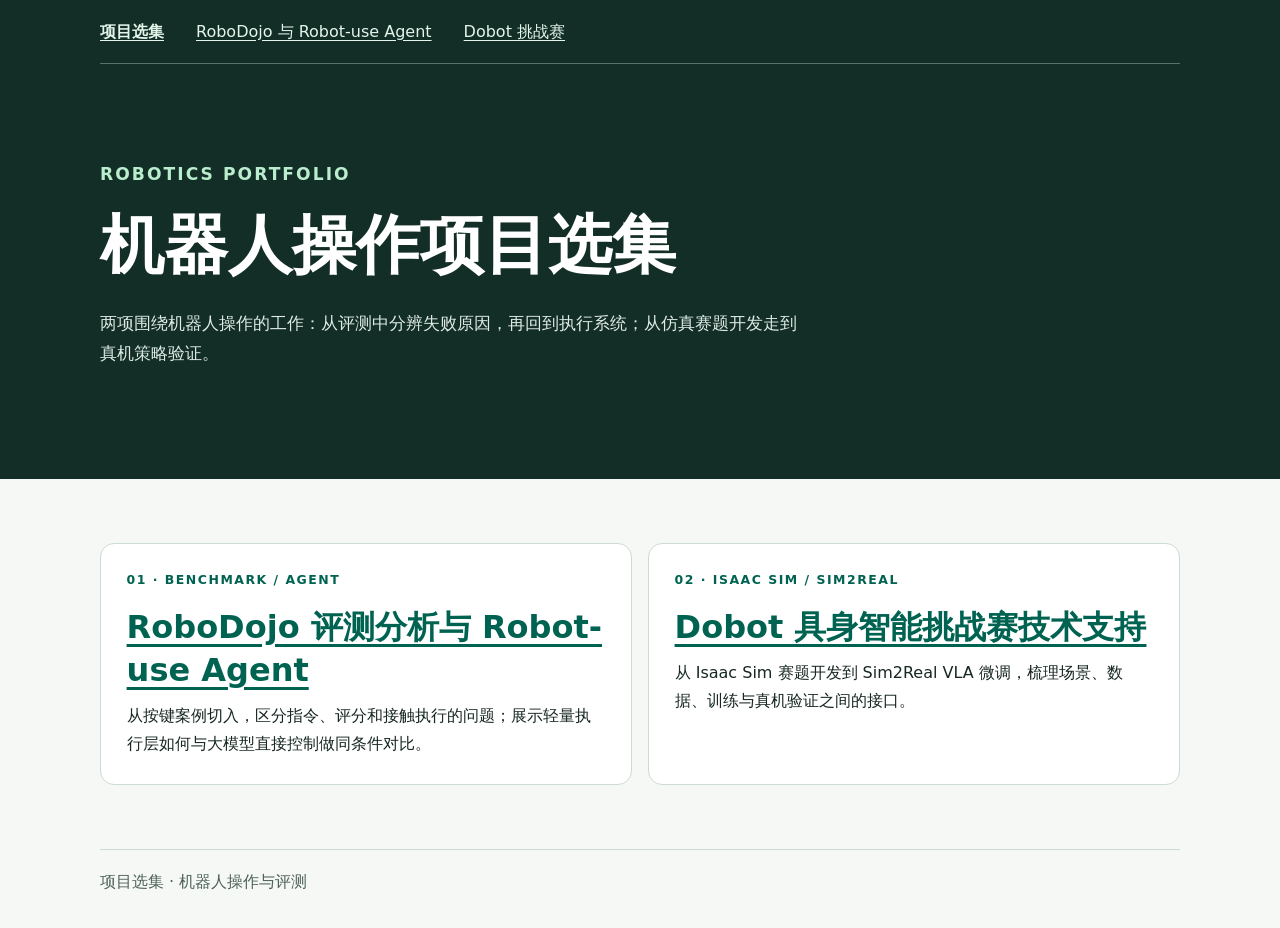
==== index.html @ 4358876b "Publish robotics portfolio pages" ====
<!doctype html>
<html lang="zh-CN">
<head>
<meta charset="utf-8">
<meta name="viewport" content="width=device-width, initial-scale=1">
<meta name="description" content="机器人操作仿真、评测、Agent 执行与 Sim2Real 项目选集。">
<title>机器人操作项目选集</title>
<link rel="stylesheet" href="style.css">
</head>
<body>
<header><div class="wrap"><nav aria-label="作品导航"><a href="index.html" aria-current="page">项目选集</a><a href="robodojo-agent.html">RoboDojo 与 Robot-use Agent</a><a href="dobot-sim2real.html">Dobot 挑战赛</a></nav><div class="hero"><p class="eyebrow">Robotics portfolio</p><h1>机器人操作项目选集</h1><p>两项围绕机器人操作的工作：从评测中分辨失败原因，再回到执行系统；从仿真赛题开发走到真机策略验证。</p></div></div></header>
<main class="wrap content"><div class="grid">
<article class="panel"><p class="eyebrow kicker">01 · Benchmark / Agent</p><h2><a href="robodojo-agent.html">RoboDojo 评测分析与 Robot-use Agent</a></h2><p>从按键案例切入，区分指令、评分和接触执行的问题；展示轻量执行层如何与大模型直接控制做同条件对比。</p></article>
<article class="panel"><p class="eyebrow kicker">02 · Isaac Sim / Sim2Real</p><h2><a href="dobot-sim2real.html">Dobot 具身智能挑战赛技术支持</a></h2><p>从 Isaac Sim 赛题开发到 Sim2Real VLA 微调，梳理场景、数据、训练与真机验证之间的接口。</p></article>
</div></main>
<footer class="wrap foot">项目选集 · 机器人操作与评测</footer>
</body></html>
---- style.css ----
:root{color-scheme:light;--ink:#172723;--muted:#4e625b;--accent:#006351;--line:#cddbd3;--paper:#f6f8f5;--white:#fff;--deep:#122e26;--mint:#b9edce}*{box-sizing:border-box}body{margin:0;background:var(--paper);color:var(--ink);font:16px/1.75 system-ui,-apple-system,"PingFang SC","Microsoft Yahei",sans-serif}a{color:var(--accent);text-underline-offset:.2em}a:focus-visible{outline:3px solid #ce7f09;outline-offset:4px}a:hover{color:#003b30}.wrap{width:min(1080px,calc(100% - 48px));margin:auto}header{background:var(--deep);color:var(--white)}nav{display:flex;gap:1rem 2rem;align-items:center;flex-wrap:wrap;padding:1rem 0;border-bottom:1px solid #547369}nav a{color:#e4f5eb;padding:.1rem 0}nav a:hover{color:var(--mint)}nav a[aria-current]{font-weight:bold}.hero{padding:clamp(2.8rem,8vw,6rem) 0}.eyebrow{font-size:.78rem;letter-spacing:.12em;text-transform:uppercase;font-weight:800}.hero .eyebrow{color:var(--mint)}h1{font-size:clamp(2rem,5.5vw,4rem);max-width:19ch;line-height:1.17;margin:.28em 0 .4em}h2{font-size:clamp(1.4rem,3vw,2rem);line-height:1.35;margin:0 0 .65rem}h3{font-size:1.1rem;line-height:1.4;margin:0 0 .55rem}p{margin:0 0 .9rem}.hero p{max-width:65ch;color:#deebe5;font-size:1.07rem}.grid{display:grid;gap:1rem;grid-template-columns:repeat(auto-fit,minmax(min(280px,100%),1fr))}.content{padding:clamp(2rem,5vw,4rem) 0}.content section+section{margin-top:2.7rem}.panel{background:var(--white);border:1px solid var(--line);border-radius:14px;padding:clamp(1rem,3vw,1.6rem)}.panel p:last-child{margin-bottom:0}.kicker{color:var(--accent)}.lede{max-width:72ch}.callout{background:#e8f3eb;border-left:4px solid var(--accent);padding:1rem 1.25rem;margin:1rem 0;border-radius:0 10px 10px 0}.flow{display:grid;grid-template-columns:repeat(auto-fit,minmax(min(175px,100%),1fr));gap:.65rem;padding:0;list-style:none;counter-reset:flow}.flow li{counter-increment:flow}.flow li::before{content:counter(flow,decimal-leading-zero);display:block;font:700 .8rem/1.3 ui-monospace,monospace;margin-bottom:.35rem;color:var(--accent)}.case-label{display:inline-block;font-size:.8rem;font-weight:700;background:#e7f2eb;border-radius:6px;padding:.1rem .45rem;color:var(--deep);margin:0 0 .5rem}.media-empty{border:1px dashed #8ca093;border-radius:10px;padding:1rem;color:var(--muted);background:#eff4ef}.media-empty p{margin:0}.metrics{padding-left:1.3rem}.metrics li+li{margin-top:.5rem}.foot{border-top:1px solid var(--line);padding:1.1rem 0 2rem;color:var(--muted)}code{font-size:.93em;overflow-wrap:anywhere}video,img{max-width:100%;display:block;border-radius:10px}.source-list{padding-left:1.2rem}.source-list li+li{margin-top:.35rem}@media(max-width:520px){.wrap{width:calc(100% - 32px)}nav{gap:.55rem 1.2rem}h1{max-width:none}}@media(prefers-reduced-motion:no-preference){html{scroll-behavior:smooth}}
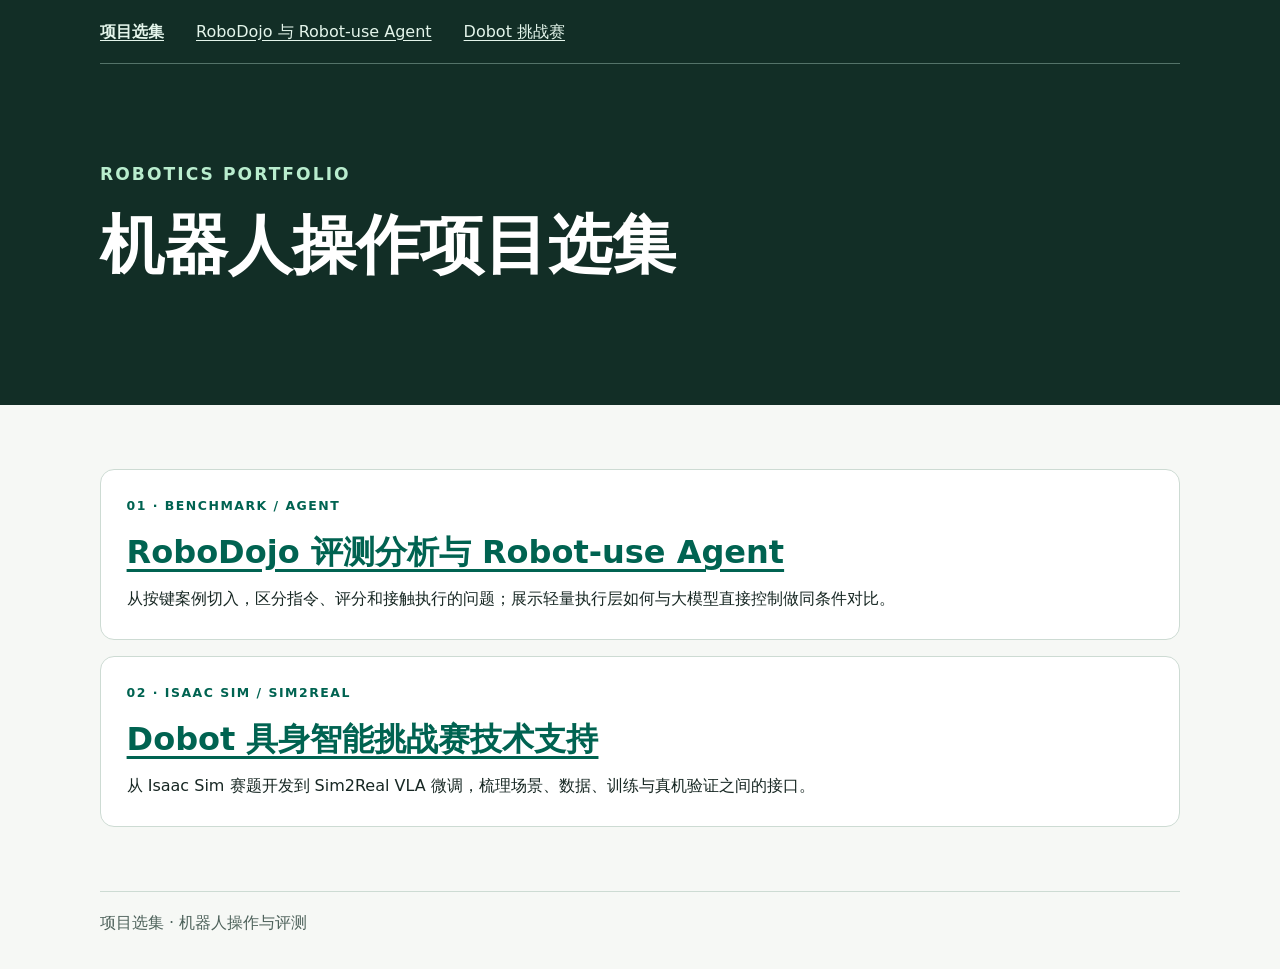
==== commit e10f94b7: "Simplify portfolio homepage and stack project cards" ====
--- a/index.html
+++ b/index.html
@@ -8,8 +8,8 @@
 <link rel="stylesheet" href="style.css">
 </head>
 <body>
-<header><div class="wrap"><nav aria-label="作品导航"><a href="index.html" aria-current="page">项目选集</a><a href="robodojo-agent.html">RoboDojo 与 Robot-use Agent</a><a href="dobot-sim2real.html">Dobot 挑战赛</a></nav><div class="hero"><p class="eyebrow">Robotics portfolio</p><h1>机器人操作项目选集</h1><p>两项围绕机器人操作的工作：从评测中分辨失败原因，再回到执行系统；从仿真赛题开发走到真机策略验证。</p></div></div></header>
-<main class="wrap content"><div class="grid">
+<header><div class="wrap"><nav aria-label="作品导航"><a href="index.html" aria-current="page">项目选集</a><a href="robodojo-agent.html">RoboDojo 与 Robot-use Agent</a><a href="dobot-sim2real.html">Dobot 挑战赛</a></nav><div class="hero"><p class="eyebrow">Robotics portfolio</p><h1>机器人操作项目选集</h1></div></div></header>
+<main class="wrap content"><div class="grid" style="grid-template-columns: minmax(0, 1fr)">
 <article class="panel"><p class="eyebrow kicker">01 · Benchmark / Agent</p><h2><a href="robodojo-agent.html">RoboDojo 评测分析与 Robot-use Agent</a></h2><p>从按键案例切入，区分指令、评分和接触执行的问题；展示轻量执行层如何与大模型直接控制做同条件对比。</p></article>
 <article class="panel"><p class="eyebrow kicker">02 · Isaac Sim / Sim2Real</p><h2><a href="dobot-sim2real.html">Dobot 具身智能挑战赛技术支持</a></h2><p>从 Isaac Sim 赛题开发到 Sim2Real VLA 微调，梳理场景、数据、训练与真机验证之间的接口。</p></article>
 </div></main>
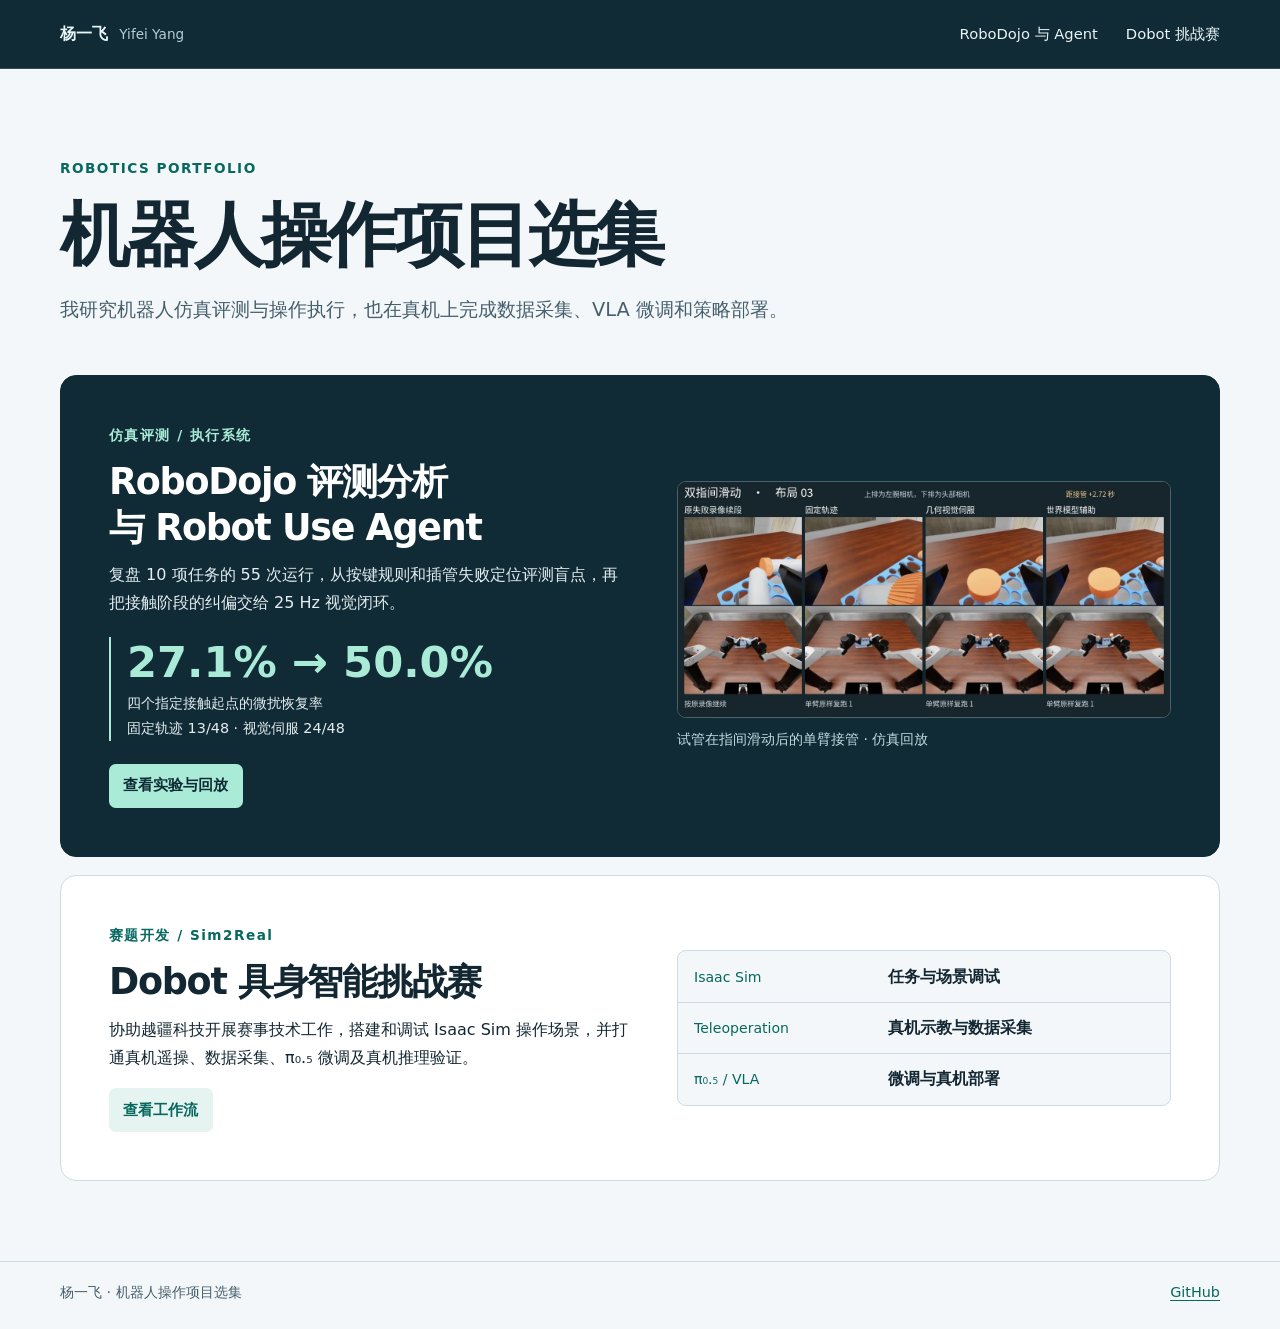
==== commit 17a666ed: "Show robotics experiments, paired recovery results, and Sim2Real workflow" ====
--- a/index.html
+++ b/index.html
@@ -1,17 +1,58 @@
 <!doctype html>
 <html lang="zh-CN">
 <head>
-<meta charset="utf-8">
-<meta name="viewport" content="width=device-width, initial-scale=1">
-<meta name="description" content="机器人操作仿真、评测、Agent 执行与 Sim2Real 项目选集。">
-<title>机器人操作项目选集</title>
-<link rel="stylesheet" href="style.css">
+  <meta charset="utf-8">
+  <meta name="viewport" content="width=device-width, initial-scale=1">
+  <meta name="description" content="杨一飞的机器人操作项目选集，涵盖 RoboDojo 仿真评测、Robot Use Agent 和 Isaac Sim 到真机的 VLA 部署。">
+  <title>杨一飞 · 机器人操作项目选集</title>
+  <link rel="stylesheet" href="style.css">
 </head>
 <body>
-<header><div class="wrap"><nav aria-label="作品导航"><a href="index.html" aria-current="page">项目选集</a><a href="robodojo-agent.html">RoboDojo 与 Robot-use Agent</a><a href="dobot-sim2real.html">Dobot 挑战赛</a></nav><div class="hero"><p class="eyebrow">Robotics portfolio</p><h1>机器人操作项目选集</h1></div></div></header>
-<main class="wrap content"><div class="grid" style="grid-template-columns: minmax(0, 1fr)">
-<article class="panel"><p class="eyebrow kicker">01 · Benchmark / Agent</p><h2><a href="robodojo-agent.html">RoboDojo 评测分析与 Robot-use Agent</a></h2><p>从按键案例切入，区分指令、评分和接触执行的问题；展示轻量执行层如何与大模型直接控制做同条件对比。</p></article>
-<article class="panel"><p class="eyebrow kicker">02 · Isaac Sim / Sim2Real</p><h2><a href="dobot-sim2real.html">Dobot 具身智能挑战赛技术支持</a></h2><p>从 Isaac Sim 赛题开发到 Sim2Real VLA 微调，梳理场景、数据、训练与真机验证之间的接口。</p></article>
-</div></main>
-<footer class="wrap foot">项目选集 · 机器人操作与评测</footer>
-</body></html>
+  <a class="skip-link" href="#main">跳到正文</a>
+  <header class="site-header">
+    <div class="wrap site-nav">
+      <a class="wordmark" href="index.html" aria-current="page">杨一飞 <span>Yifei Yang</span></a>
+      <nav aria-label="项目导航">
+        <a href="robodojo-agent.html">RoboDojo 与 Agent</a>
+        <a href="dobot-sim2real.html">Dobot 挑战赛</a>
+      </nav>
+    </div>
+  </header>
+  <main id="main" class="wrap home-main">
+    <section class="home-intro" aria-labelledby="title">
+      <p class="eyebrow">ROBOTICS PORTFOLIO</p>
+      <h1 id="title">机器人操作项目选集</h1>
+      <p class="lede">我研究机器人仿真评测与操作执行，也在真机上完成数据采集、VLA 微调和策略部署。</p>
+    </section>
+
+    <article class="feature">
+      <div class="feature-copy">
+        <p class="eyebrow">仿真评测 / 执行系统</p>
+        <h2><a href="robodojo-agent.html">RoboDojo 评测分析与 Robot Use Agent</a></h2>
+        <p>复盘 10 项任务的 55 次运行，从按键规则和插管失败定位评测盲点，再把接触阶段的纠偏交给 25 Hz 视觉闭环。</p>
+        <p class="feature-result"><strong>27.1% → 50.0%</strong><span>四个指定接触起点的微扰恢复率<br>固定轨迹 13/48 · 视觉伺服 24/48</span></p>
+        <a class="button-link" href="robodojo-agent.html" aria-label="阅读 RoboDojo 评测分析与 Robot Use Agent">查看实验与回放</a>
+      </div>
+      <figure class="feature-figure">
+        <img src="assets/tube-slip-recovery.webp" width="1256" height="602" alt="RoboDojo 仿真中的试管和机械臂夹爪，展示固定轨迹与视觉伺服的并排回放画面">
+        <figcaption>试管在指间滑动后的单臂接管 · 仿真回放</figcaption>
+      </figure>
+    </article>
+
+    <article class="feature feature-secondary">
+      <div class="feature-copy">
+        <p class="eyebrow">赛题开发 / Sim2Real</p>
+        <h2><a href="dobot-sim2real.html">Dobot 具身智能挑战赛</a></h2>
+        <p>协助越疆科技开展赛事技术工作，搭建和调试 Isaac Sim 操作场景，并打通真机遥操、数据采集、π₀.₅ 微调及真机推理验证。</p>
+        <a class="button-link" href="dobot-sim2real.html" aria-label="阅读 Dobot 具身智能挑战赛技术复盘">查看工作流</a>
+      </div>
+      <ol class="feature-flow" aria-label="Sim2Real 工作流">
+        <li><span>Isaac Sim</span><strong>任务与场景调试</strong></li>
+        <li><span>Teleoperation</span><strong>真机示教与数据采集</strong></li>
+        <li><span>π₀.₅ / VLA</span><strong>微调与真机部署</strong></li>
+      </ol>
+    </article>
+  </main>
+  <footer class="site-footer"><div class="wrap footer-inner"><span>杨一飞 · 机器人操作项目选集</span><a href="https://github.com/Y1feiYang">GitHub</a></div></footer>
+</body>
+</html>
--- a/style.css
+++ b/style.css
@@ -1 +1,154 @@
-:root{color-scheme:light;--ink:#172723;--muted:#4e625b;--accent:#006351;--line:#cddbd3;--paper:#f6f8f5;--white:#fff;--deep:#122e26;--mint:#b9edce}*{box-sizing:border-box}body{margin:0;background:var(--paper);color:var(--ink);font:16px/1.75 system-ui,-apple-system,"PingFang SC","Microsoft Yahei",sans-serif}a{color:var(--accent);text-underline-offset:.2em}a:focus-visible{outline:3px solid #ce7f09;outline-offset:4px}a:hover{color:#003b30}.wrap{width:min(1080px,calc(100% - 48px));margin:auto}header{background:var(--deep);color:var(--white)}nav{display:flex;gap:1rem 2rem;align-items:center;flex-wrap:wrap;padding:1rem 0;border-bottom:1px solid #547369}nav a{color:#e4f5eb;padding:.1rem 0}nav a:hover{color:var(--mint)}nav a[aria-current]{font-weight:bold}.hero{padding:clamp(2.8rem,8vw,6rem) 0}.eyebrow{font-size:.78rem;letter-spacing:.12em;text-transform:uppercase;font-weight:800}.hero .eyebrow{color:var(--mint)}h1{font-size:clamp(2rem,5.5vw,4rem);max-width:19ch;line-height:1.17;margin:.28em 0 .4em}h2{font-size:clamp(1.4rem,3vw,2rem);line-height:1.35;margin:0 0 .65rem}h3{font-size:1.1rem;line-height:1.4;margin:0 0 .55rem}p{margin:0 0 .9rem}.hero p{max-width:65ch;color:#deebe5;font-size:1.07rem}.grid{display:grid;gap:1rem;grid-template-columns:repeat(auto-fit,minmax(min(280px,100%),1fr))}.content{padding:clamp(2rem,5vw,4rem) 0}.content section+section{margin-top:2.7rem}.panel{background:var(--white);border:1px solid var(--line);border-radius:14px;padding:clamp(1rem,3vw,1.6rem)}.panel p:last-child{margin-bottom:0}.kicker{color:var(--accent)}.lede{max-width:72ch}.callout{background:#e8f3eb;border-left:4px solid var(--accent);padding:1rem 1.25rem;margin:1rem 0;border-radius:0 10px 10px 0}.flow{display:grid;grid-template-columns:repeat(auto-fit,minmax(min(175px,100%),1fr));gap:.65rem;padding:0;list-style:none;counter-reset:flow}.flow li{counter-increment:flow}.flow li::before{content:counter(flow,decimal-leading-zero);display:block;font:700 .8rem/1.3 ui-monospace,monospace;margin-bottom:.35rem;color:var(--accent)}.case-label{display:inline-block;font-size:.8rem;font-weight:700;background:#e7f2eb;border-radius:6px;padding:.1rem .45rem;color:var(--deep);margin:0 0 .5rem}.media-empty{border:1px dashed #8ca093;border-radius:10px;padding:1rem;color:var(--muted);background:#eff4ef}.media-empty p{margin:0}.metrics{padding-left:1.3rem}.metrics li+li{margin-top:.5rem}.foot{border-top:1px solid var(--line);padding:1.1rem 0 2rem;color:var(--muted)}code{font-size:.93em;overflow-wrap:anywhere}video,img{max-width:100%;display:block;border-radius:10px}.source-list{padding-left:1.2rem}.source-list li+li{margin-top:.35rem}@media(max-width:520px){.wrap{width:calc(100% - 32px)}nav{gap:.55rem 1.2rem}h1{max-width:none}}@media(prefers-reduced-motion:no-preference){html{scroll-behavior:smooth}}
+:root {
+  color-scheme: light;
+  --page: #f4f7f9;
+  --white: #fff;
+  --ink: #132733;
+  --muted: #455f6c;
+  --deep: #102b36;
+  --deep-raised: #163944;
+  --accent: #076860;
+  --mint: #a9ebd7;
+  --pale: #e5f4f0;
+  --line: #cddce1;
+  --tracked: .11em;
+}
+
+* { box-sizing: border-box; }
+body {
+  margin: 0;
+  color: var(--ink);
+  background: var(--page);
+  font: 1rem/1.75 Inter, system-ui, -apple-system, "PingFang SC", "Microsoft YaHei", "Noto Sans CJK SC", sans-serif;
+}
+a { color: var(--accent); text-underline-offset: .22em; }
+a:hover { color: #014943; }
+:focus-visible { outline: 3px solid #c16f14; outline-offset: 4px; }
+p { margin: 0 0 1em; }
+h1, h2, h3 { line-height: 1.25; margin: 0; text-wrap: balance; }
+h1 { font-size: clamp(2rem, 5.8vw, 4.35rem); letter-spacing: -.045em; }
+h2 { font-size: clamp(1.5rem, 3vw, 2.28rem); letter-spacing: -.035em; }
+h3 { font-size: 1.18rem; }
+img, video { display: block; max-width: 100%; height: auto; }
+figure { margin: 0; min-width: 0; }
+figcaption { margin-top: .65rem; color: var(--muted); font-size: .88rem; line-height: 1.55; }
+code { font-size: .9em; overflow-wrap: anywhere; }
+.wrap { width: min(1160px, calc(100% - 3rem)); margin-inline: auto; }
+.skip-link { position: absolute; inset: 8px auto auto 8px; z-index: 5; padding: .5em 1em; background: var(--white); transform: translateY(-200%); }
+.skip-link:focus { transform: none; }
+
+.site-header { border-bottom: 1px solid #31515b; background: var(--deep); color: var(--white); }
+.site-nav { display: flex; align-items: center; justify-content: space-between; gap: .4rem 1.25rem; min-height: 4.25rem; padding-block: .55rem; }
+.site-nav a { color: #e9f5f6; text-decoration: none; }
+.site-nav a:hover, .site-nav nav [aria-current] { color: var(--mint); }
+.site-nav nav { display: flex; flex-wrap: wrap; gap: .25rem clamp(.75rem, 3vw, 1.75rem); align-items: center; font-size: .92rem; }
+.wordmark { font-size: 1.02rem; font-weight: 760; white-space: nowrap; }
+.wordmark span { padding-left: .35rem; color: #b8cdd3; font-size: .85rem; font-weight: 500; }
+.eyebrow { margin-bottom: .72rem; color: var(--accent); font-size: .85rem; font-weight: 780; letter-spacing: var(--tracked); }
+.lede { max-width: 43em; font-size: clamp(1.03rem, 2.1vw, 1.21rem); }
+.byline { color: #bdcfd6; font-size: .93rem; margin: 1.4rem 0 0; }
+
+.home-main { padding: clamp(2.8rem, 7vw, 5.5rem) 0 clamp(2.8rem, 7vw, 5rem); }
+.home-intro { margin-bottom: clamp(1.7rem, 4vw, 3rem); }
+.home-intro .lede { color: var(--muted); margin: .85rem 0 0; }
+.feature {
+  display: grid;
+  grid-template-columns: 1fr .95fr;
+  gap: clamp(1.4rem, 4vw, 3rem);
+  align-items: center;
+  padding: clamp(1.15rem, 4.5vw, 3rem);
+  background: var(--deep);
+  color: #e4eef1;
+  border: 1px solid var(--deep);
+  border-radius: 1rem;
+}
+.feature + .feature { margin-top: 1.15rem; }
+.feature h2 { margin: 0 0 .7rem; }
+.feature h2 a { color: var(--white); text-decoration: none; }
+.feature h2 a:hover { text-decoration: underline; }
+.feature .eyebrow, .feature-result strong { color: var(--mint); }
+.feature-figure img { width: 100%; border: 1px solid #48636c; border-radius: .55rem; background-color: var(--deep-raised); }
+.feature-figure figcaption { color: #bfdae0; }
+.feature-result { display: grid; gap: .15rem; margin: 1.2rem 0 1.4rem; padding-left: 1rem; border-left: 2px solid var(--mint); }
+.feature-result strong { font-size: clamp(1.55rem, 3.7vw, 2.7rem); line-height: 1.2; font-variant-numeric: tabular-nums; }
+.feature-result span { font-size: .9rem; }
+.button-link { display: inline-block; padding: .55rem .9rem; border-radius: .42rem; background: var(--mint); color: var(--deep); font-size: .94rem; font-weight: 750; text-decoration: none; }
+.button-link:hover { background: #d2f9ec; color: var(--deep); }
+.feature-secondary { background: var(--white); color: var(--ink); border-color: var(--line); }
+.feature-secondary h2 a { color: var(--ink); }
+.feature-secondary .eyebrow { color: var(--accent); }
+.feature-secondary .button-link { color: var(--accent); background: var(--pale); }
+.feature-secondary .button-link:hover { background: #d6efe7; }
+.feature-flow { list-style: none; padding: 0; margin: 0; border: 1px solid var(--line); border-radius: .55rem; background: var(--page); overflow: hidden; }
+.feature-flow li { display: grid; grid-template-columns: minmax(7rem, .7fr) 1fr; gap: .45rem; align-items: baseline; padding: .7rem 1rem; }
+.feature-flow li + li { border-top: 1px solid var(--line); }
+.feature-flow span { color: var(--accent); font-size: .88rem; }
+
+.hero-band { background: var(--deep); color: var(--white); }
+.article-hero { padding-block: clamp(2.4rem, 6.2vw, 5.2rem); }
+.article-hero h1 { max-width: 19em; }
+.article-hero .eyebrow { color: var(--mint); }
+.article-hero .lede { color: #dcebef; margin: .95rem 0 0; }
+.article-layout { display: grid; grid-template-columns: 12rem minmax(0, 1fr); gap: clamp(1.6rem, 5vw, 4.5rem); padding-block: clamp(1.8rem, 5.8vw, 4rem); }
+.article-toc { position: sticky; top: 1.5rem; align-self: start; }
+.article-toc nav { display: grid; gap: .44rem; border-left: 2px solid var(--line); padding-left: .85rem; }
+.article-toc p { color: var(--muted); font-size: .85rem; font-weight: 760; margin: 0 0 .52rem; }
+.article-toc a { color: var(--muted); font-size: .9rem; text-decoration: none; }
+.article-toc a:hover { color: var(--accent); text-decoration: underline; }
+.article-body { min-width: 0; max-width: 880px; }
+.article-body > section { scroll-margin-top: 1.25rem; }
+.article-body > section + section { margin-top: clamp(2.25rem, 6vw, 4rem); padding-top: clamp(1.75rem, 4vw, 2.8rem); border-top: 1px solid var(--line); }
+.article-body h2 { margin-bottom: .85rem; }
+.article-body h3 { margin-bottom: .52rem; }
+.article-body article, .article-body figure, .article-body .table-scroll { margin-bottom: 1.15rem; }
+.article-body figure video { width: 100%; border-radius: .6rem; background: var(--deep); }
+.media-grid figure video { aspect-ratio: 16 / 9; object-fit: contain; }
+.article-body figure img { border: 1px solid var(--line); border-radius: .6rem; }
+.article-body p:last-child { margin-bottom: 0; }
+.grid, .media-grid { display: grid; grid-template-columns: repeat(2, minmax(0, 1fr)); gap: .9rem; margin-block: 1rem; }
+.panel { padding: 1.15rem; border: 1px solid var(--line); background: var(--white); border-radius: .55rem; min-width: 0; }
+.panel p:last-child { margin-bottom: 0; }
+.callout { margin: 1rem 0; padding: .95rem 1rem; border-left: 3px solid var(--accent); background: var(--pale); border-radius: 0 .45rem .45rem 0; }
+.callout p:last-child, .callout ul:last-child { margin-bottom: 0; }
+.flow { display: grid; grid-template-columns: repeat(2, minmax(0, 1fr)); gap: .8rem; padding: 0; margin: 1.1rem 0; list-style: none; }
+.flow > li { padding: 1.05rem; border-top: 2px solid var(--accent); background: var(--white); border-radius: .35rem; }
+.flow p, .media-grid p { margin-bottom: .6rem; }
+.flow p:last-child, .media-grid p:last-child { margin-bottom: 0; }
+.source-list { padding-left: 1.2em; }
+.source-list li + li { margin-top: .3em; }
+
+.table-scroll { overflow-x: auto; border: 1px solid var(--line); border-radius: .52rem; background: var(--white); }
+table { border-collapse: collapse; width: 100%; font-variant-numeric: tabular-nums; }
+caption { padding: .65rem .8rem; color: var(--muted); text-align: left; font-size: .88rem; }
+td, th { padding: .58rem .8rem; text-align: left; border-top: 1px solid var(--line); vertical-align: top; }
+thead { background: #e7eff3; }
+tfoot, .highlight-row { background: var(--pale); }
+.number { white-space: nowrap; }
+.note { color: var(--muted); font-size: .9rem; }
+.result-split { display: grid; grid-template-columns: 1fr 1fr; gap: .8rem; margin: 1.25rem 0; }
+.result-split div { padding: .8rem 1rem; background: var(--white); border: 1px solid var(--line); border-radius: .55rem; }
+.result-split div + div { background: var(--pale); }
+.result-split strong { display: block; font-size: clamp(1.45rem, 4vw, 2.25rem); color: var(--accent); font-variant-numeric: tabular-nums; }
+.result-split span { color: var(--muted); font-size: .91rem; }
+.steps { margin: .85rem 0; padding-left: 1.3rem; }
+.steps li + li { margin-top: .55rem; }
+.next-project { margin-top: 2rem; padding-top: 1.1rem; border-top: 1px solid var(--line); }
+.site-footer { border-top: 1px solid var(--line); }
+.footer-inner { display: flex; flex-wrap: wrap; justify-content: space-between; gap: .5rem 1rem; padding-block: 1.1rem 1.5rem; color: var(--muted); font-size: .9rem; }
+
+@media (max-width: 850px) {
+  .article-layout { display: block; }
+  .article-toc { position: static; margin-bottom: 2rem; }
+  .article-toc nav { display: flex; flex-wrap: wrap; gap: .35rem 1rem; }
+}
+@media (max-width: 720px) {
+  .feature { grid-template-columns: 1fr; }
+  .feature-figure { max-width: 35rem; }
+}
+@media (max-width: 530px) {
+  .wrap { width: calc(100% - 2rem); }
+  .site-nav { align-items: flex-start; flex-direction: column; }
+  .grid, .media-grid, .flow { grid-template-columns: 1fr; }
+  td, th { padding: .5rem .58rem; }
+  .result-split { gap: .5rem; }
+  .result-split div { padding: .58rem .65rem; }
+}
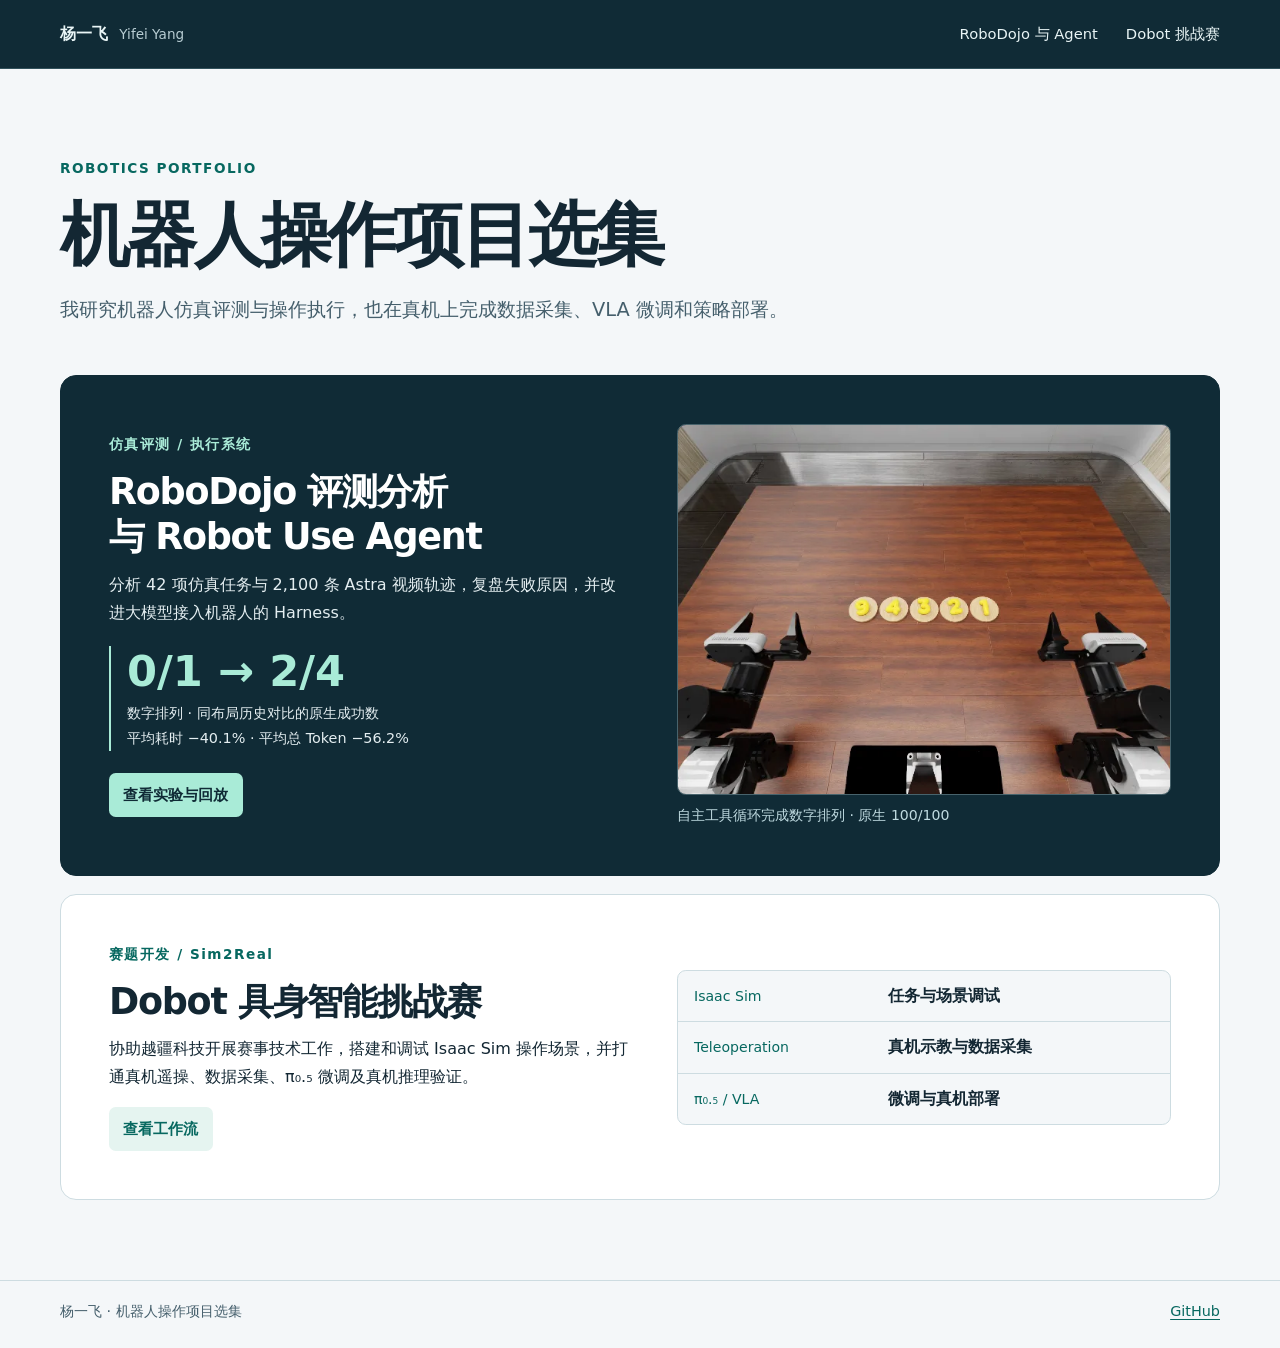
==== commit 7111eedf: "Show 42 Astra task results and measured Harness improvements" ====
--- a/index.html
+++ b/index.html
@@ -29,13 +29,13 @@
       <div class="feature-copy">
         <p class="eyebrow">仿真评测 / 执行系统</p>
         <h2><a href="robodojo-agent.html">RoboDojo 评测分析与 Robot Use Agent</a></h2>
-        <p>复盘 10 项任务的 55 次运行，从按键规则和插管失败定位评测盲点，再把接触阶段的纠偏交给 25 Hz 视觉闭环。</p>
-        <p class="feature-result"><strong>27.1% → 50.0%</strong><span>四个指定接触起点的微扰恢复率<br>固定轨迹 13/48 · 视觉伺服 24/48</span></p>
+        <p>分析 42 项仿真任务与 2,100 条 Astra 视频轨迹，复盘失败原因，并改进大模型接入机器人的 Harness。</p>
+        <p class="feature-result"><strong>0/1 → 2/4</strong><span>数字排列 · 同布局历史对比的原生成功数<br>平均耗时 −40.1% · 平均总 Token −56.2%</span></p>
         <a class="button-link" href="robodojo-agent.html" aria-label="阅读 RoboDojo 评测分析与 Robot Use Agent">查看实验与回放</a>
       </div>
       <figure class="feature-figure">
-        <img src="assets/tube-slip-recovery.webp" width="1256" height="602" alt="RoboDojo 仿真中的试管和机械臂夹爪，展示固定轨迹与视觉伺服的并排回放画面">
-        <figcaption>试管在指间滑动后的单臂接管 · 仿真回放</figcaption>
+        <img src="assets/robodojo/arrange-tool-loop.webp" width="640" height="480" alt="RoboDojo 仿真中从左到右排好的数字 9、4、3、2、1">
+        <figcaption>自主工具循环完成数字排列 · 原生 100/100</figcaption>
       </figure>
     </article>
 
--- a/style.css
+++ b/style.css
@@ -123,6 +123,15 @@
 thead { background: #e7eff3; }
 tfoot, .highlight-row { background: var(--pale); }
 .number { white-space: nowrap; }
+.score-details { margin-top: 1.2rem; }
+.score-details summary { cursor: pointer; font-weight: 750; margin-bottom: .65rem; }
+.astra-scores td, .astra-scores th { padding-block: .38rem; }
+.astra-scores .score-group { background: var(--pale); }
+.score-group span { color: var(--muted); font-size: .88em; font-weight: 500; }
+.score-value { white-space: nowrap; }
+.score-value meter { width: clamp(2.25rem, 9vw, 6.5rem); height: .75rem; margin-inline-end: .45rem; vertical-align: middle; }
+.score-value meter::-webkit-meter-optimum-value { background: var(--accent); }
+.score-value meter::-moz-meter-bar { background: var(--accent); }
 .note { color: var(--muted); font-size: .9rem; }
 .result-split { display: grid; grid-template-columns: 1fr 1fr; gap: .8rem; margin: 1.25rem 0; }
 .result-split div { padding: .8rem 1rem; background: var(--white); border: 1px solid var(--line); border-radius: .55rem; }
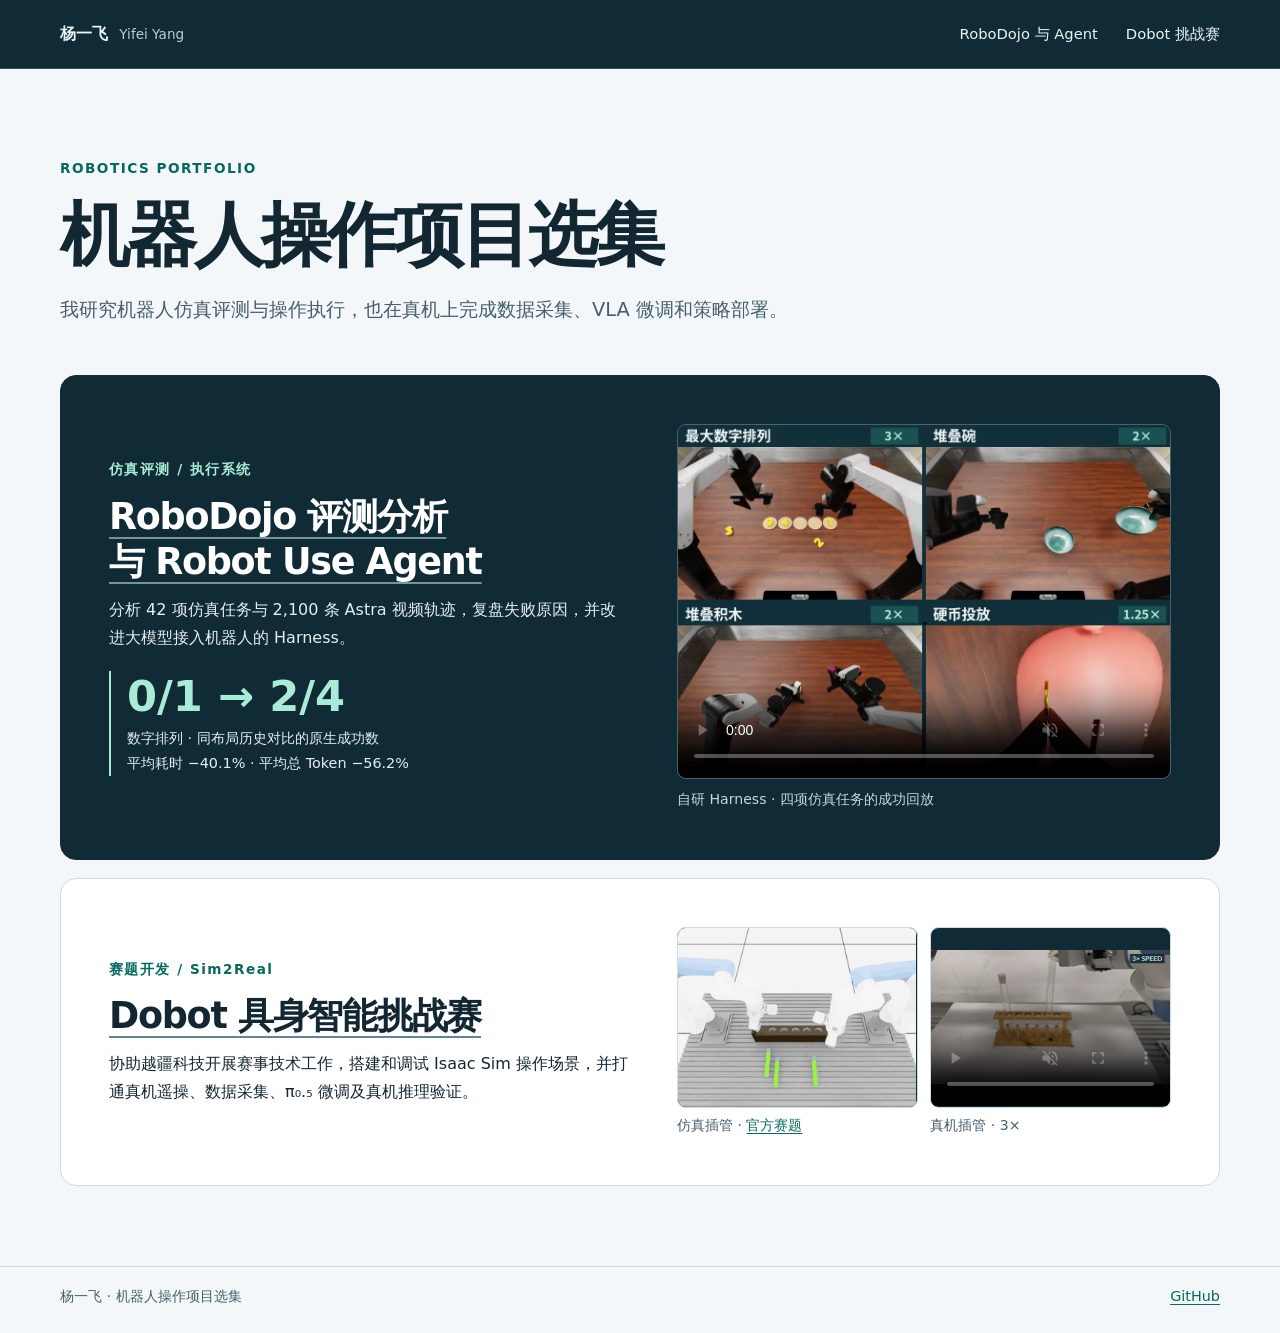
==== commit fefacf04: "Show looping experiment and insertion previews on the portfolio homepage" ====
--- a/index.html
+++ b/index.html
@@ -5,7 +5,8 @@
   <meta name="viewport" content="width=device-width, initial-scale=1">
   <meta name="description" content="杨一飞的机器人操作项目选集，涵盖 RoboDojo 仿真评测、Robot Use Agent 和 Isaac Sim 到真机的 VLA 部署。">
   <title>杨一飞 · 机器人操作项目选集</title>
-  <link rel="stylesheet" href="style.css">
+  <link rel="stylesheet" href="style.css?v=home-media">
+  <script src="home-media.js" defer></script>
 </head>
 <body>
   <a class="skip-link" href="#main">跳到正文</a>
@@ -31,11 +32,13 @@
         <h2><a href="robodojo-agent.html">RoboDojo 评测分析与 Robot Use Agent</a></h2>
         <p>分析 42 项仿真任务与 2,100 条 Astra 视频轨迹，复盘失败原因，并改进大模型接入机器人的 Harness。</p>
         <p class="feature-result"><strong>0/1 → 2/4</strong><span>数字排列 · 同布局历史对比的原生成功数<br>平均耗时 −40.1% · 平均总 Token −56.2%</span></p>
-        <a class="button-link" href="robodojo-agent.html" aria-label="阅读 RoboDojo 评测分析与 Robot Use Agent">查看实验与回放</a>
       </div>
       <figure class="feature-figure">
-        <img src="assets/robodojo/arrange-tool-loop.webp" width="640" height="480" alt="RoboDojo 仿真中从左到右排好的数字 9、4、3、2、1">
-        <figcaption>自主工具循环完成数字排列 · 原生 100/100</figcaption>
+        <video controls muted loop playsinline preload="none" data-loop-preview width="1032" height="740" poster="assets/robodojo/harness-successes.webp" aria-label="自研 Harness 的数字排列、堆叠碗、堆叠积木和投币成功回放">
+          <source src="assets/robodojo/harness-successes.mp4" type="video/mp4">
+          <a href="assets/robodojo/harness-successes.mp4">打开成功回放</a>
+        </video>
+        <figcaption>自研 Harness · 四项仿真任务的成功回放</figcaption>
       </figure>
     </article>
 
@@ -44,13 +47,23 @@
         <p class="eyebrow">赛题开发 / Sim2Real</p>
         <h2><a href="dobot-sim2real.html">Dobot 具身智能挑战赛</a></h2>
         <p>协助越疆科技开展赛事技术工作，搭建和调试 Isaac Sim 操作场景，并打通真机遥操、数据采集、π₀.₅ 微调及真机推理验证。</p>
-        <a class="button-link" href="dobot-sim2real.html" aria-label="阅读 Dobot 具身智能挑战赛技术复盘">查看工作流</a>
       </div>
-      <ol class="feature-flow" aria-label="Sim2Real 工作流">
-        <li><span>Isaac Sim</span><strong>任务与场景调试</strong></li>
-        <li><span>Teleoperation</span><strong>真机示教与数据采集</strong></li>
-        <li><span>π₀.₅ / VLA</span><strong>微调与真机部署</strong></li>
-      </ol>
+      <div class="feature-media-pair">
+        <figure>
+          <picture>
+            <source media="(prefers-reduced-motion: reduce)" srcset="assets/dobot/insert-tube-sim.webp">
+            <img src="assets/dobot/insert-tube-sim.gif" width="320" height="240" loading="lazy" alt="赛事仿真场景中，机械臂将绿色试管插入试管架">
+          </picture>
+          <figcaption>仿真插管 · <a href="https://www.caai.cn/site/content/5476.html">官方赛题</a></figcaption>
+        </figure>
+        <figure>
+          <video controls muted loop playsinline preload="none" data-loop-preview width="640" height="360" poster="assets/dobot/insert-tube-3x.webp" aria-label="双臂真机插管，3 倍速循环回放">
+            <source src="assets/dobot/insert-tube-home-3x.mp4" type="video/mp4">
+            <a href="assets/dobot/insert-tube-home-3x.mp4">打开真机插管回放</a>
+          </video>
+          <figcaption>真机插管 · 3×</figcaption>
+        </figure>
+      </div>
     </article>
   </main>
   <footer class="site-footer"><div class="wrap footer-inner"><span>杨一飞 · 机器人操作项目选集</span><a href="https://github.com/Y1feiYang">GitHub</a></div></footer>
--- a/style.css
+++ b/style.css
@@ -63,25 +63,21 @@
 }
 .feature + .feature { margin-top: 1.15rem; }
 .feature h2 { margin: 0 0 .7rem; }
-.feature h2 a { color: var(--white); text-decoration: none; }
-.feature h2 a:hover { text-decoration: underline; }
+.feature h2 a { display: block; color: var(--white); text-decoration-color: #73939d; text-decoration-thickness: .06em; }
+.feature h2 a:hover { text-decoration-color: currentColor; }
+.feature-copy p:last-child { margin-bottom: 0; }
 .feature .eyebrow, .feature-result strong { color: var(--mint); }
-.feature-figure img { width: 100%; border: 1px solid #48636c; border-radius: .55rem; background-color: var(--deep-raised); }
+.feature-figure video { width: 100%; border: 1px solid #48636c; border-radius: .55rem; background-color: var(--deep-raised); }
 .feature-figure figcaption { color: #bfdae0; }
 .feature-result { display: grid; gap: .15rem; margin: 1.2rem 0 1.4rem; padding-left: 1rem; border-left: 2px solid var(--mint); }
 .feature-result strong { font-size: clamp(1.55rem, 3.7vw, 2.7rem); line-height: 1.2; font-variant-numeric: tabular-nums; }
 .feature-result span { font-size: .9rem; }
-.button-link { display: inline-block; padding: .55rem .9rem; border-radius: .42rem; background: var(--mint); color: var(--deep); font-size: .94rem; font-weight: 750; text-decoration: none; }
-.button-link:hover { background: #d2f9ec; color: var(--deep); }
 .feature-secondary { background: var(--white); color: var(--ink); border-color: var(--line); }
-.feature-secondary h2 a { color: var(--ink); }
+.feature-secondary h2 a { color: var(--ink); text-decoration-color: #65858e; }
 .feature-secondary .eyebrow { color: var(--accent); }
-.feature-secondary .button-link { color: var(--accent); background: var(--pale); }
-.feature-secondary .button-link:hover { background: #d6efe7; }
-.feature-flow { list-style: none; padding: 0; margin: 0; border: 1px solid var(--line); border-radius: .55rem; background: var(--page); overflow: hidden; }
-.feature-flow li { display: grid; grid-template-columns: minmax(7rem, .7fr) 1fr; gap: .45rem; align-items: baseline; padding: .7rem 1rem; }
-.feature-flow li + li { border-top: 1px solid var(--line); }
-.feature-flow span { color: var(--accent); font-size: .88rem; }
+.feature-media-pair { display: grid; grid-template-columns: repeat(2, minmax(0, 1fr)); gap: .8rem; align-items: start; min-width: 0; }
+.feature-media-pair img, .feature-media-pair video { width: 100%; aspect-ratio: 4 / 3; object-fit: contain; border: 1px solid var(--line); border-radius: .55rem; background: var(--deep); }
+.feature-media-pair figcaption { margin-top: .45rem; }
 
 .hero-band { background: var(--deep); color: var(--white); }
 .article-hero { padding-block: clamp(2.4rem, 6.2vw, 5.2rem); }
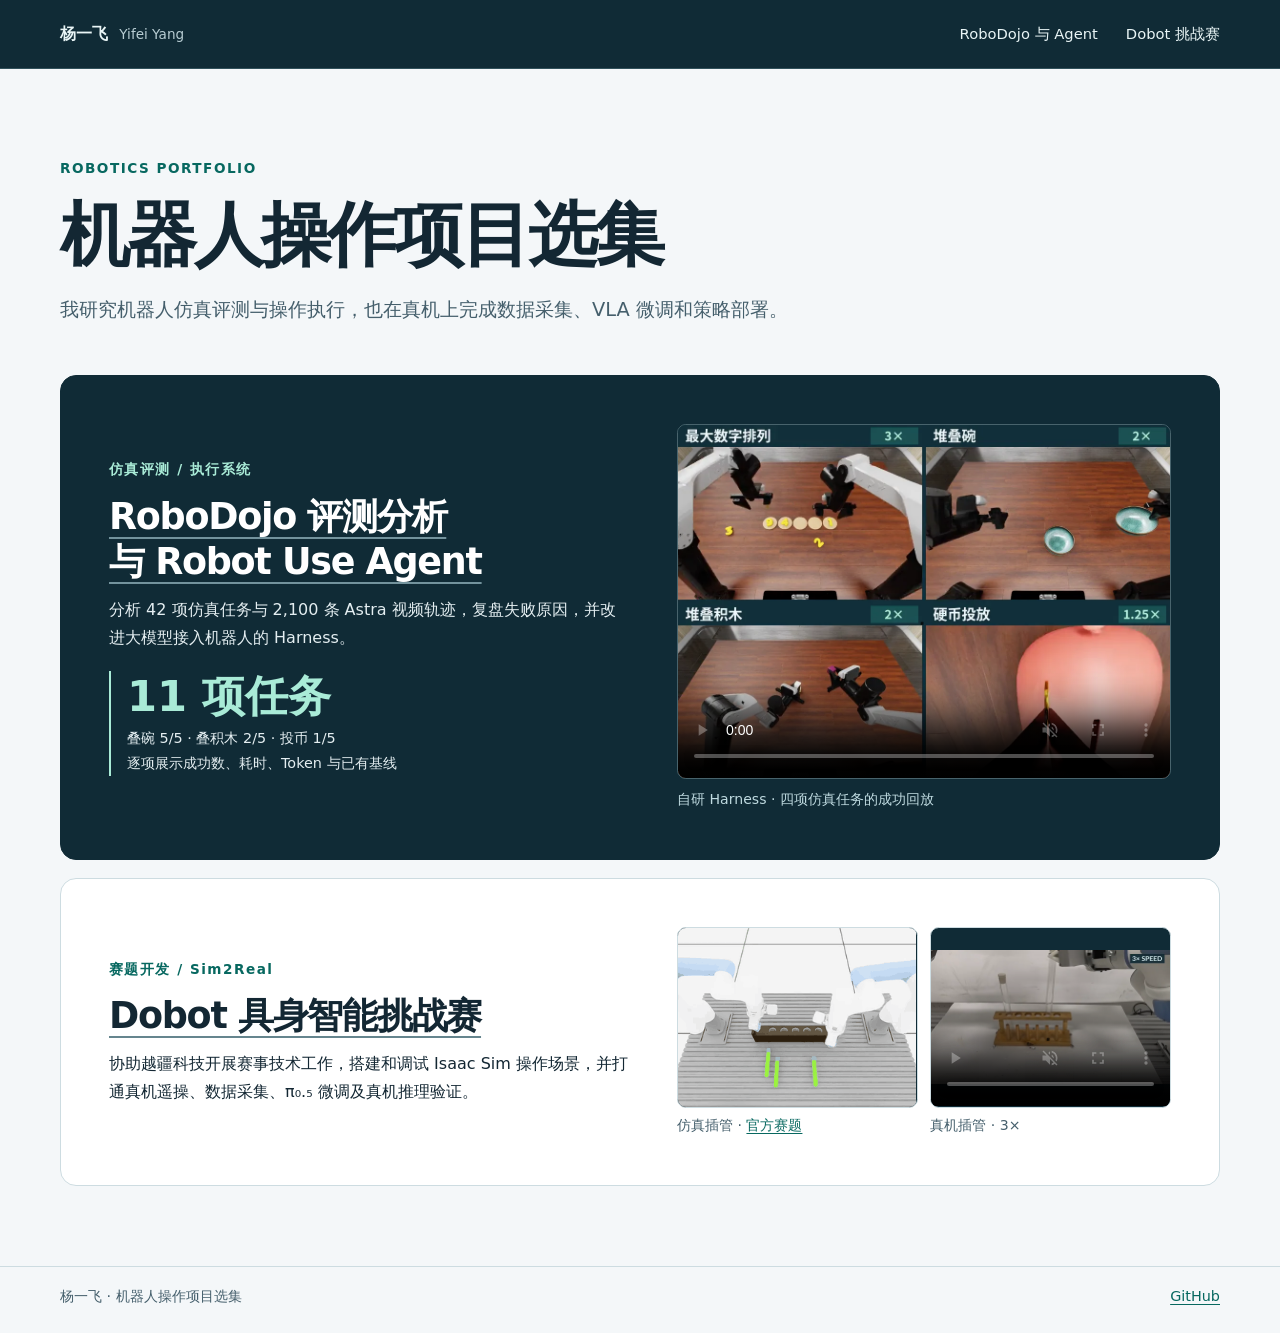
==== commit f6d799bf: "Compare Harness metrics across eleven tasks" ====
--- a/index.html
+++ b/index.html
@@ -31,7 +31,7 @@
         <p class="eyebrow">仿真评测 / 执行系统</p>
         <h2><a href="robodojo-agent.html">RoboDojo 评测分析与 Robot Use Agent</a></h2>
         <p>分析 42 项仿真任务与 2,100 条 Astra 视频轨迹，复盘失败原因，并改进大模型接入机器人的 Harness。</p>
-        <p class="feature-result"><strong>0/1 → 2/4</strong><span>数字排列 · 同布局历史对比的原生成功数<br>平均耗时 −40.1% · 平均总 Token −56.2%</span></p>
+        <p class="feature-result"><strong>11 项任务</strong><span>叠碗 5/5 · 叠积木 2/5 · 投币 1/5<br>逐项展示成功数、耗时、Token 与已有基线</span></p>
       </div>
       <figure class="feature-figure">
         <video controls muted loop playsinline preload="none" data-loop-preview width="1032" height="740" poster="assets/robodojo/harness-successes.webp" aria-label="自研 Harness 的数字排列、堆叠碗、堆叠积木和投币成功回放">
